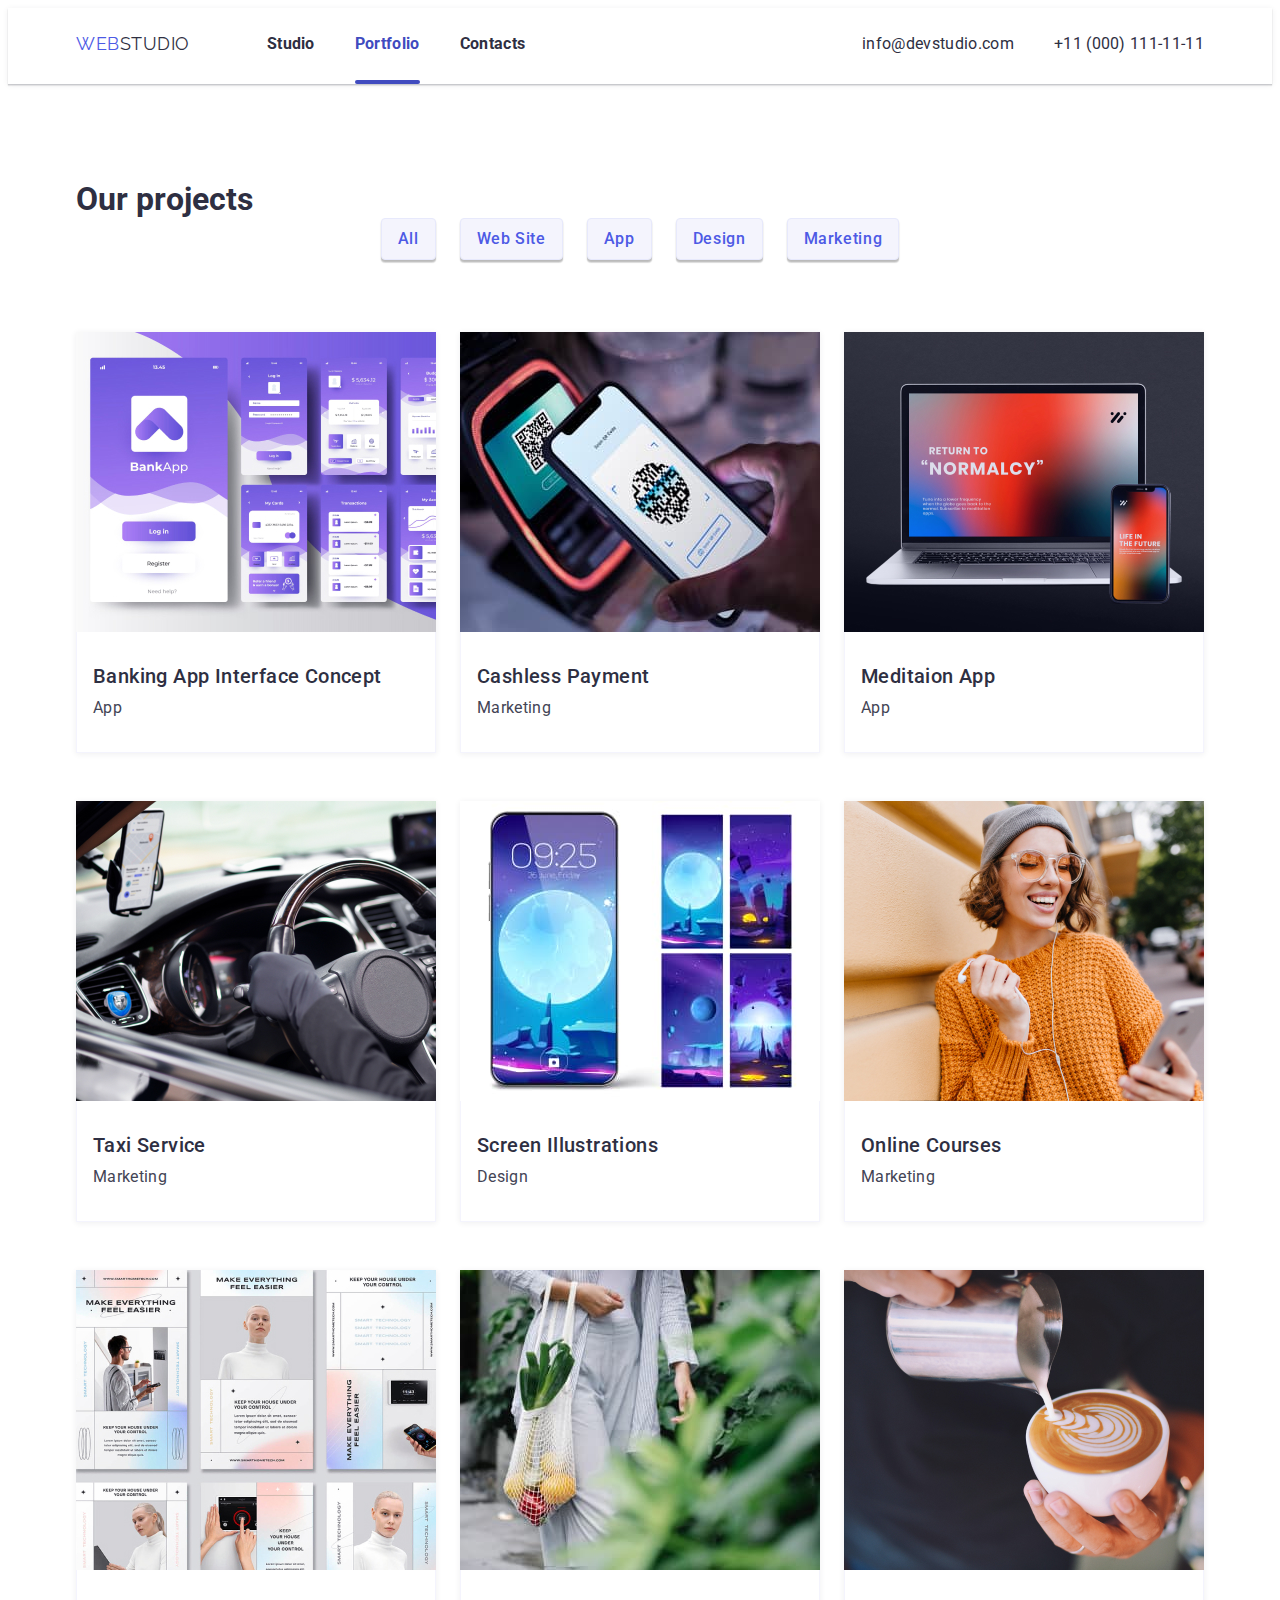
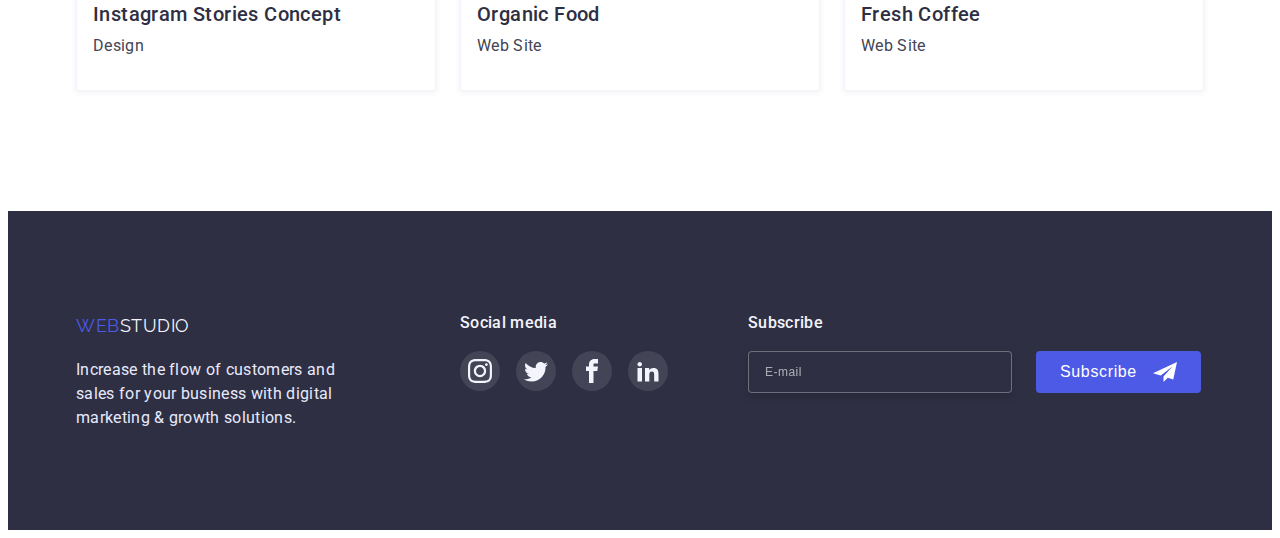
==== portfolio.html @ 3cda3d05 "Input forms creation" ====
<!DOCTYPE html>
<html lang="en">
  
  <head>
    <meta charset="UTF-8">
    <meta http-equiv="X-UA-Compatible" content="IE=edge">
    <meta name="viewport" content="width=device-width, initial-scale=1.0">
    <!--Підлючаємо шрифти-->
    <link 
      rel="preconnect" 
      href="https://fonts.googleapis.com"
    >
    <link 
      rel="preconnect" 
      href="https://fonts.gstatic.com" 
      crossorigin
    >
    <link
      href="https://fonts.googleapis.com/css2?family=Raleway:wght@800&family=Roboto:wght@400;500;700&display=swap" 
      rel="stylesheet"
    >
    <!--Підключаємо nirmolize-->
    <link
      rel="stylesheet"
      href="https://cdnjs.cloudflare.com/ajax/libs/modern-normalize/1.1.0/modern-normalize.min.css"
      integrity="sha512-wpPYUAdjBVSE4KJnH1VR1HeZfpl1ub8YT/NKx4PuQ5NmX2tKuGu6U/JRp5y+Y8XG2tV+wKQpNHVUX03MfMFn9Q=="
      crossorigin="anonymous"
      referrerpolicy="no-referrer"
    >
    <title>Studio</title>
    <link rel="stylesheet" href="./css/style.css">   <!--Підключаємо наші стилі-->
  </head>

  <body>
    <!--section: Header-->
    <!--Header-->
    <header class="header">
      <div class="container">

        <!--Navigation topline-->
        <nav class="navigation">
          <!--Logo-->
          <a class="logo-word-header link" href="./index.html"
            ><span class="logo-word-web">WEB</span
            ><span class="word-studio">STUDIO</span></a
          >
          <ul class="nav-menu-list list">

            <li class="nav-menu-item">
              <a class="nav-menu-link link" href="./index.html">Studio</a>
            </li>

            <li class="nav-menu-item">
              <a class="nav-menu-link link current" href="./portfolio.html">Portfolio</a>
            </li>

            <li class="nav-menu-item">
              <a class="nav-menu-link link" href="">Contacts</a>
            </li>

          </ul>
        </nav>

        <!--E-mail and Phone number-->
        <ul class="contacts-list list">
          <li><a class="contacts-link link" href="mailto:info@devstudio.com">info@devstudio.com</a></li>
          <li><a class="contacts-link link" href="tel:+11(000)111-11-11">+11 (000) 111-11-11</a></li>
        </ul>

      </div>
    </header>

    <!--Main content-->
    <main>
      <section class="portfolio-section">
        <div class="container">
          
          <!--Hidden title-->
          <h1 class="hidden-title">Our projects</h1>              
          
          <!--List of buttons-->
          <ul class="portfolio-buttons-list list">                
            <li>
              <button class="portfolio-buttons-item pointer" type="button">All</button>
            </li>
            <li>
              <button class="portfolio-buttons-item pointer" type="button">Web Site</button>
            </li>
            <li>
              <button class="portfolio-buttons-item pointer" type="button">App</button>
            </li>
            <li>
              <button class="portfolio-buttons-item pointer" type="button">Design</button>
            </li>
            <li>
              <button class="portfolio-buttons-item pointer" type="button">Marketing</button>
            </li>
          </ul>

          <!--Project cards-->
          <ul class="project-cards-list list">
            <li class="project-card">
              <a class="project-card-link link" href="">
                <div class="project-card-images">
                  <img class="img project-card-img"
                    src="./images/our-project/picture-of-banking-application.jpg"
                    alt="Picture of banking online application."
                    width="360"
                    height="300"
                  >
                  <p class="overlay">
                    14 Stylish and User-Friendly App Design Concepts 
                    · Task Manager App 
                    · Calorie Tracker App 
                    · Exotic Fruit Ecommerce App 
                    · Cloud Storage App
                  </p>
                </div>
                <div class="project-card-content">
                  <h2 class="project-card-caption">
                    Banking App Interface Concept
                  </h2>
                  <p class="project-card-type">App</p>
                </div>
              </a>
            </li>
            <li class="project-card">
              <a class="project-card-link link" href="">
                <div class="project-card-images">
                  <img class="img"
                    src="./images/our-project/cellphones-with-qr-code-on-the-screens.jpg"
                    alt="Cellphones with QR-code on the screens"
                    width="360"
                    height="300"
                  >
                  <p class="overlay">
                    14 Stylish and User-Friendly App Design Concepts 
                    · Task Manager App 
                    · Calorie Tracker App 
                    · Exotic Fruit Ecommerce App 
                    · Cloud Storage App
                  </p>
                </div>
                <div class="project-card-content">
                  <h2 class="project-card-caption">Cashless Payment</h2>
                  <p class="project-card-type">Marketing</p>
                </div>
              </a>
            </li>
            <li class="project-card">
              <a class="project-card-link link" href="">
                <div class="project-card-images">
                  <img class="img"
                    src="./images/our-project/labtop-and-cellphone.jpg"
                    alt="The picture of labtop screen with a header 'RETURN TO NORMALCY' and the picture of cellphone with a header 'LIFE IN THE FUTURE' on the screen."
                    width="360"
                    height="300"
                  >
                  <p class="overlay">
                    14 Stylish and User-Friendly App Design Concepts 
                    · Task Manager App 
                    · Calorie Tracker App 
                    · Exotic Fruit Ecommerce App 
                    · Cloud Storage App
                  </p>
                </div>
                <div class="project-card-content">
                  <h2 class="project-card-caption">Meditaion App</h2>
                  <p class="project-card-type">App</p>
                </div>
              </a>
            </li>
            <li class="project-card">
              <a class="project-card-link link" href="">
                <div class="project-card-images">
                  <img class="img"
                    src="./images/our-project/cellphone-on-the-windshield.jpg"
                    alt="The picture of car front panel with wheel and cellphone on the windshield."
                    width="360"
                    height="300"
                  >
                  <p class="overlay">
                    14 Stylish and User-Friendly App Design Concepts 
                    · Task Manager App 
                    · Calorie Tracker App 
                    · Exotic Fruit Ecommerce App 
                    · Cloud Storage App
                  </p>
                </div>
                <div class="project-card-content">
                  <h2 class="project-card-caption">Taxi Service</h2>
                  <p class="project-card-type">Marketing</p>
                </div>
              </a>
            </li>
            <li class="project-card">
              <a class="project-card-link link" href="">
                <div class="project-card-images">
                  <img class="img"  
                    src="./images/our-project/lively-wallpaper(moon).jpg"
                    alt="Lively wallpaper of another planet and big moon on a cellphone screen."
                    width="360"
                    height="300"
                  >
                  <p class="overlay">
                    14 Stylish and User-Friendly App Design Concepts 
                    · Task Manager App 
                    · Calorie Tracker App 
                    · Exotic Fruit Ecommerce App 
                    · Cloud Storage App
                  </p>
                </div>
                <div class="project-card-content">
                  <h2 class="project-card-caption">Screen Illustrations</h2>
                  <p class="project-card-type">Design</p>
                </div>
              </a>
            </li>
            <li class="project-card">
              <a class="project-card-link link" href="">
                <div class="project-card-images">
                  <img class="img"
                    src="./images/our-project/girl-with-cellphone-and-earphones.jpg"
                    alt="Picture of smiling girl with cellphone and earphones."
                    width="360"
                    height="300"
                  >
                  <p class="overlay">
                    14 Stylish and User-Friendly App Design Concepts 
                    · Task Manager App 
                    · Calorie Tracker App 
                    · Exotic Fruit Ecommerce App 
                    · Cloud Storage App
                  </p>
                </div>
                <div class="project-card-content">
                  <h2 class="project-card-caption">Online Courses</h2>
                  <p class="project-card-type">Marketing</p>
                </div>
              </a>
            </li>
            <li class="project-card">
              <a class="project-card-link link" href="">
                <div class="project-card-images">
                  <img class="img"
                    src="./images/our-project/smarthometech-stories-page.jpg"
                    alt="Smarthometech company page providing a smart technologies of home control."
                    width="360"
                    height="300"
                  >
                  <p class="overlay">
                    14 Stylish and User-Friendly App Design Concepts 
                    · Task Manager App 
                    · Calorie Tracker App 
                    · Exotic Fruit Ecommerce App 
                    · Cloud Storage App
                  </p>
                </div>
                <div class="project-card-content">
                  <h2 class="project-card-caption">
                    Instagram Stories Concept
                  </h2>
                  <p class="project-card-type">Design</p>
                </div>
              </a>
            </li>
            <li class="project-card">
              <a class="project-card-link link" href="">
                <div class="project-card-images">
                  <img class="img"
                    src="./images/our-project/woman-with-a-bag-of-fruits.jpg"
                    alt="Picture of Woman with a-bag of fruits."
                    width="360"
                    height="300"
                  >
                  <p class="overlay">
                    14 Stylish and User-Friendly App Design Concepts 
                    · Task Manager App 
                    · Calorie Tracker App 
                    · Exotic Fruit Ecommerce App 
                    · Cloud Storage App
                  </p>
                </div>
                <div class="project-card-content">
                  <h2 class="project-card-caption">Organic Food</h2>
                  <p class="project-card-type">Web Site</p>
                </div>
              </a>
            </li>
            <li class="project-card">
              <a class="project-card-link link" href="">
                <div class="project-card-images">
                  <img class="img"
                    src="./images/our-project/cup-of-latte.jpg"
                    alt="Pouring frothed milk into a cup of latte."
                    width="360"
                    height="300"
                  >
                  <p class="overlay">
                    14 Stylish and User-Friendly App Design Concepts 
                    · Task Manager App 
                    · Calorie Tracker App 
                    · Exotic Fruit Ecommerce App 
                    · Cloud Storage App
                  </p>
                </div>
                <div class="project-card-content">
                  <h2 class="project-card-caption">Fresh Coffee</h2>
                  <p class="project-card-type">Web Site</p>
                </div>
              </a>
            </li>
          </ul>

        </div>
      </section>
    </main>


    <!--Footer-->
    <footer class="footer">
      <div class="container">

        <div class="logo-and-slogan">
          <!--Logo link and Slogan-->
          <a class="logo-word-footer link" href="./index.html"><span class="logo-word-web">WEB</span>STUDIO</a>
          <p class="slogan">
            Increase the flow of customers and sales for your business with
            digital marketing & growth solutions.
          </p>
        </div>

        <div class="social-media">
          <p class="social-media-footer-title">Social media</p>
          <ul class="social-media-footer-list list">

            <li class="social-media--footer-item">
              <a href="#" class="social-media-footer-item-link link">
                <svg class="footer-icon-svg">
                  <use href="./images/sprite.svg#icon-instagram"></use>
                </svg>
              </a>
            </li>

            <li class="social-media--footer-item">
              <a href="#" class="social-media-footer-item-link link">
                <svg class="footer-icon-svg">
                  <use href="./images/sprite.svg#icon-twitter"></use>
                </svg>
              </a>
            </li>

            <li class="social-media--footer-item">
              <a href="#" class="social-media-footer-item-link link">
                <svg class="footer-icon-svg">
                  <use href="./images/sprite.svg#icon-facebook"></use>
                </svg>
              </a>
            </li>

            <li class="social-media--footer-item">
              <a href="#" class="social-media-footer-item-link link">
                <svg class="footer-icon-svg">
                  <use href="./images/sprite.svg#icon-linkedin"></use>
                </svg>
            </a>
            </li>
          </ul>
        </div>

        <form class="subscribe">
          <label for="email" class="footer-email-label">
            <span class="footer-email-label-caption">Subscribe</span>
          </label>
          <div class="subscribe-buttons-block">
            <input 
              class ="footer-email-input"
              type="email"
              name="email"
              id="email"
              placeholder="E-mail"
              pattern="[a-A][z-Z][0-9]@[a-A][z-Z][0-9]"
              title="example@mail.com"
              minlength="5"
              maxlength="40"
              required
            >
            <button class="subscribe-button" type="submit">Subscribe</button>
          </div>
        </form>

      </div>
    </footer>

  </body>

</html>
---- css/style.css ----
*,
*::before,
*::after {
  box-sizing: border-box; /*Задаємо для всіх елементів формулу розрахунку розмірів як border-box */
} 

/*Глобальні змінні*/
:root {
  --iris : #4d5ae5;
  --ocean : #404BBF;
  --navy-blue : #2E2F42;
  --navy-blue-modal:rgba(46, 47, 66, 0.4);
  --slate : #434455;
  --light-slate : #8E8F99; 
  --cornflower : #E7E9FC; 
  --cloud : #F4F4FD;
  --herotext-color: #ffff;
  --navy-blue-trans : RGB(46,47,66, 0.7);
  --black-transp: rgba(255, 255, 255, 0.1);
  --green : #31D0AA;
  --transition: 250ms cubic-bezier(0.4, 0, 0.2, 1) 0ms;
}
body {
  font-family: "Roboto", sans-serif;
  color: var(--navy-blue);
  background-color: #ffff;
}
.list{
  list-style: none;               /* стиль усіх списків без маркерів */
  padding: 0;                     /* скидаємо всі падінги та маржини для списків за замовченням */
  margin: 0;                      /* скидаємо всі падінги та маржини для списків за замовченням*/
}
.link{
  text-decoration: none;          /* стиль для всіх посилань на макети : без підкреслення*/
}
.pointer{
  font-family: inherit;
  cursor: pointer;
}
h1, h2, h3, h4, p {
  margin: 0;                      /* скидаємо всі маржини за замовченням для заголовків та параграфу*/
}
.img{
  display: block;
  max-width: 100%;
}
.visualy-hidden{ 
  width: 1px;
  height: 1px;
  margin: -1px;
  border: 0;
  padding: 0;
  white-space: nowrap;
  clip-path: inset(100%);
  clip: rect(0 0 0 0);
  overflow: hidden;
}

/*------------Styles: Studio page-----------------*/

.container{
  width: 1158px;                     /* на макеті уявний контейнер для усього контенту: загальна ширина 1440 - 156*2(бокові відступи) +15*2(педінги для краю) = 1158 px*/
  padding: 0 15px;                   /* залишаємо падінги зліва і зправа контейнера*/
  margin-left: auto;                 /* центруємо контейнер по горизонталі*/
  margin-right: auto; 
}

/*---Styles: Header */
.header .container{
  display: flex;                     /* зробили додатковий клас хедеру, щоб дати йому властивість flex для вирівнювання верхнього меню в один рядок*/
  justify-content: space-between;
} 
.header {
  background: #FFFFFF;
  box-shadow: 0px 2px 1px rgba(46, 47, 66, 0.08), 0px 1px 1px rgba(46, 47, 66, 0.16), 0px 1px 6px rgba(46, 47, 66, 0.08);
}
.logo-word-header {
  padding-top: 24px;
  padding-bottom: 28px;
  margin-right: 77px;

  font-family: "Raleway", sans-serif;
  font-size: 18px;
  line-height: 1.33;
  letter-spacing: 0.03em;
  text-transform: uppercase;

  color: inherit;
}
    /* Styles: Header->Navigation string */
.navigation{
 display: flex;
 align-items: center;
}
.nav-menu-list {
  display: flex;
  gap: 40px;
}
.nav-menu-link {
  position: relative;
  display: block;
  padding-top: 24px;
  padding-bottom: 28px; 

  font-weight: 700;
  font-size: 16px;
  line-height: 1.5;
  letter-spacing: 0.02em;

  color: inherit;
  
  transition: color var(--transition);
}
.current{
  color: var(--ocean);
}
.current::after{
  position: absolute;
  bottom: 0px;
  display: block;
  height: 4px;
  width: 100%;
  content: "";

  background-color: var(--ocean);
  border-radius: 2px;
}

    /* Styles: Header->Contacts */
.contacts-list {
  display:flex;
  gap: 40px;
}
.contacts-link {
  display: flex;
  padding-top: 24px;
  padding-bottom: 28px;
  justify-content: center;
  align-items: center;
  
  font-size: 16px;
  line-height: 1.5;
  letter-spacing: 0.02em;

  color: inherit;

  /*  Задаємо значення переходу  */
  transition: color var(--transition);
}
.contacts-link:hover {
  color: var(--ocean);
}
.contacts-link:focus {
  color: var(--ocean);
}

/*---Styles: Main Content -> section "Hero" */
.hero-section {
  background-color: var(--navy-blue); 
  max-width: 1440px;
  background-image: 
    linear-gradient(to right, var(--navy-blue-trans), var(--navy-blue-trans)),
    url("../images/hero/working-people-in-the-office-with-labtops-on-the-table.jpg");
  background-repeat: no-repeat;
  background-position: center;
  background-size:cover;
  margin: 0 auto;
}
.hero-section .container{
  padding-top: 192px;
  padding-bottom: 192px;
}
.hero-title {
  font-weight: 500;
  font-size: 56px;
  line-height: 1.07;
  letter-spacing: 0.02em;
  color: var(--herotext-color);
  width: 492px;
  margin: 0px auto 48px auto;
  text-align: center;
}
.hero-button {
  display: block;
  padding: 16px 32px;
  margin: 0 auto; 

  font-weight: 500;
  font-size: 16px;
  letter-spacing: 0.04em;

  border: none;
  box-shadow: 0px 4px 4px rgba(0, 0, 0, 0.15);
  border-radius: 4px;
  background: var(--iris);
  color: var(--herotext-color);

  /*  Задаємо значення переходу  */
  transition: background-color var(--transition), box-shadow var(--transition);
}
.hero-button:hover {
  background-color: var(--ocean);
  box-shadow: 0px 1px 6px rgba(46, 47, 66, 0.08), 0px 1px 1px rgba(46, 47, 66, 0.16), 0px 2px 1px rgba(46, 47, 66, 0.08);
}
.hero-button:focus{
  background-color: var(--ocean);
  box-shadow: 0px 4px 4px rgba(0, 0, 0, 0.15);
}
.hero-button:active{
  background-color: var(--ocean);
  box-shadow: 0px 4px 4px rgba(0, 0, 0, 0.15);
}

/*---Styles: Main Content -> section "Features" */
.features-section {
  padding-top: 120px;
  padding-bottom: 120px;
}
.features-list{
  display: flex;
  gap: 24px;  
}
.features-list-item{
  width: 264px;
}
.features-list-item::before{
  height: 109px;
  content: "";
  margin-bottom: 8px;
  display: block;

  background-repeat: no-repeat;
  background-position: center;
  border-radius: 4px;
}
.icon-antena::before{
  background-image: 
    url(../images/features/antenna.svg),
    linear-gradient(to right, var(--cloud), var(--cloud));
} 
.icon-clock::before{
  background-image: 
    url(../images/features/clock.svg),
    linear-gradient(to right, var(--cloud), var(--cloud));
}
.icon-diagram::before{
  background-image: 
    url(../images/features/diagram.svg),
    linear-gradient(to right, var(--cloud), var(--cloud));
} 
.icon-astronaut::before{
  background-image: 
    url(../images/features/astronaut.svg),
    linear-gradient(to right, var(--cloud), var(--cloud));
} 
.features-item-title {
  margin-bottom: 8px;

  font-size: 20px;
  line-height: 1.2;
  letter-spacing: 0.02em;
}
.features-item-text {
  font-size: 16px;
  line-height: 1.5;
  letter-spacing: 0.02em;
  color : var(--slate);
}

/*---Styles: Main Content -> section "What we are doing" */
.whatwearedoing-section{
  margin-bottom: 120px;
}
.whatwearedoing-title {
  margin-bottom: 72px;
  text-align: center;

  font-size: 36px;
  line-height: 1.11;
  letter-spacing: 0.02em;
  text-transform: capitalize;
}
.whatwearedoing-list{
  display: flex;
  gap: 24px;
}

/*---Styles: Main Content -> section "Our team" */
.ourteam-section {
  padding-top: 120px;
  padding-bottom: 120px;
  margin-bottom: 120px;

  background-color: var(--cloud);
}
.ourteam-title {
  margin-bottom: 72px;
  text-align: center;

  font-size: 36px;
  line-height: 1.11;
  letter-spacing: 0.02em;
  text-transform: capitalize;
}
.ourteam-list {
  display: flex;
  gap: 24px;
}
.ourteam-card {
  text-align: center;

  background: var(--herotext-color);
  box-shadow: 0px 1px 6px rgba(46, 47, 66, 0.08),
    0px 1px 1px rgba(46, 47, 66, 0.16), 0px 2px 1px rgba(46, 47, 66, 0.08);
  border-radius: 0px 0px 4px 4px;
}
.ourteam-card-content{
  padding: 32px 16px 32px 16px;
}
.ourteam-card-photo{
  display: block;                  /* вказуємо block, щоб прибрати зайву лінію під фото */
}
.ourteam-card-name {
  margin-bottom: 8px;

  font-weight: 500;                /* На макеті стоїть 600, якого немає в googlefonts. Поставлю не 700, а 500 тому що не так сильно буде виділятися*/
  font-size: 20px;
  line-height: 1.2;
  letter-spacing: 0.02em;
} 
.ourteam-card-position {
  margin-bottom: 8px;

  font-size: 16px;
  line-height: 1.5;
  letter-spacing: 0.02em;
  
  color: var(--slate);
}
.traling-icons-list{
  display: flex;
  padding: 4px 0px;
  justify-content: space-between;
}
.traling-icons-item{
  width: 40px;
  height: 40px;
}
.traling-icons-item-link{
  display: flex;
  justify-content: center;
  align-items: center;
  width: 100%;
  height: 100%;
  
  background-color: var(--iris);
  border-radius: 50%;

  /*  Задаємо значення переходу  */
  transition: background-color var(--transition);
 }
.traling-icons-item-link:hover{
  background-color: var(--ocean);
}
.traling-icons-item-link:focus{
  background-color: var(--ocean);
}
.social-list-icon{
  width: 16px;
  height: 16px;
  fill: var(--cloud);
}

/*---Styles: Main Content -> section "Customers" */
.customers-section{
  margin-bottom: 120px;
}
.customers-list{
  display: flex;
  gap: 24px;
}
.customers-title {
  text-align: center;
  margin-bottom: 72px;

  font-size: 36px;
  line-height: 1.17;
  letter-spacing: 0.03em;
}
.customers-list-item{
  width: 168px;
  height: 88px;
}
.customers-list-item-link{
  display: flex; 
  width: 100%;
  height: 100%; 
  border: 1px solid var(--light-slate);
  border-radius: 4px;

  /*  Задаємо значення переходу  */
  transition: border-color var(--transition);
}
.customers-list-item-link:hover{
  border-color: var(--ocean);
}
.customers-list-item-link:focus{
  border-color: var(--ocean);
}
.customer-logo-svg{
    /*  Задаємо значення переходу  */
    transition: fill var(--transition), stroke var(--transition);
}
.customers-list-item-link:hover .customer-logo-svg{
  fill: var(--ocean);
  stroke: var(--ocean);
}
.customers-list-item-link:focus .customer-logo-svg{
  fill: var(--ocean);
  stroke: var(--ocean);
}
.customer-logo-svg{
  fill: var(--light-slate);
  stroke: var(--light-slate);
}

/*---Styles: Footer */
.footer {
  padding-top: 100px;
  padding-bottom: 100px;
  background-color: var(--navy-blue);
}
.footer .container{
  display: flex;
}
.logo-and-slogan{
  width: 264px;
}
.logo-word-footer {
  display: block;
  margin-bottom: 16px;

  font-family: "Raleway", sans-serif;
  font-size: 18px;
  line-height: 1.7;
  letter-spacing: 0.03em;
  text-transform: uppercase;

  color: var(--cloud);
}
.logo-word-web {
  color: var(--iris);
}
.slogan {
  font-size: 16px;
  line-height: 1.5;
  letter-spacing: 0.02em;

  color:var(--cornflower);
}
.social-media{
  display: block;
  margin-left: 120px;
  width: 208px;
}
.social-media-footer-title{
  margin-bottom: 16px;

  font-weight: 500;
  font-size: 16px;
  line-height: 1.5;
  letter-spacing: 0.02em;

  color: var(--cloud);
}
.social-media-footer-list{
  display: flex;
  justify-content: space-between;
}
.social-media--footer-item{
  width: 40px;
  height: 40px;
}
.social-media-footer-item-link{
  display: flex;
  justify-content: center;
  align-items: center;
  width: 100%;
  height: 100%;
  
  background: var(--black-transp);
  border-radius: 50%;

  /*  Задаємо значення переходу  */
  transition: background-color var(--transition);
}
.social-media-footer-item-link:hover{
  background-color: var(--green);
}
.social-media-footer-item-link:focus{
  background-color: var(--green);
}
.subscribe{
  margin-left: 80px;
} 
.footer-email-label-caption{
  display: block;
  margin-bottom: 16px;

  font-weight: 500;
  font-size: 16px;
  line-height: 1.5;
  letter-spacing: 0.02em;

  color: var(--cloud);
}
.subscribe-buttons-block{
display: flex;
}
.footer-email-input{
  padding: 8px 16px;
  width: 264px;

  font-size: 12px; 
  line-height: 2.0;
  letter-spacing: 0.04em;

  color: var(--herotext-color);
  background-color: var(--navy-blue);
  border: 1px solid rgba(255, 255, 255, 0.3);
  filter: drop-shadow(0px 4px 4px rgba(0, 0, 0, 0.15));
  border-radius: 4px;

  transition: border var(--transition);
}
.footer-email-input:focus{
  outline: none;
  border: 1px solid var(--iris);
}
.footer-email-input::placeholder{
  color:rgba(255, 255, 255, 0.6);
}
.subscribe-button{
  display: flex;
  margin-left: 24px;
  padding: 8px 24px;
  gap: 16px;
  align-items: center;
  
  font-weight: 500;
  font-size: 16px;
  line-height: 1.5;
  letter-spacing: 0.04em;

  color: var(--herotext-color);
  background-color: var(--iris);
  border-radius: 4px;
  border: none;

  transition: background-color var(--transition), box-shadow var(--transition) ;
}
.subscribe-button::after{
  background-image: url(../images/footer/icon-send.svg);
  background-repeat: no-repeat;
  width: 24px;
  height: 20px;
  content: "";
}
.subscribe-button:hover,
.subscribe-button:focus
{
  background-color: var(--ocean);
  box-shadow: 0px 1px 6px rgba(46, 47, 66, 0.08), 0px 1px 1px rgba(46, 47, 66, 0.16), 0px 2px 1px rgba(46, 47, 66, 0.08);
}

/*---Styles: Modal window */

.backdrop{
  position: fixed;
  top: 0;
  left: 0;
  width: 100%;
  height: 100%;
  background-color: var(--navy-blue-modal);
  z-index: 100;
  transition: opacity var(--transition), visibility var(--transition);
}
.backdrop.is-hidden{
  opacity: 0;
  visibility: hidden;
  pointer-events: none;
}
.modal{
  position: absolute;
  top: 50%;
  left: 50%;
  width: 408px;
  padding-top: 72px;
  padding-left: 24px;
  padding-right: 24px;
  padding-bottom: 24px;
  background-color: var(--herotext-color);
  filter: drop-shadow(0px 1px 2px rgba(0, 0, 0, 0.2)) drop-shadow(0px 1px 3px rgba(0, 0, 0, 0.12)) drop-shadow(0px 1px 1px rgba(0, 0, 0, 0.14));
  transform: translate(-50%, -50%);
}
.modal-btn{
  position: absolute;
  top: 10px;
  right: 10px;
  padding: 0;
  width: 24px;
  height: 24px;

  display: flex;
  justify-content: center;
  align-items: center;

  background: var(--cornflower);
  border: 1px solid rgba(0, 0, 0, 0.1);
  border-radius: 50%;

  transition: background-color var(--transition);
}
.modal-btn:hover{
  background-color: var(--ocean);
}
.modal-btn:focus{
  background-color: var(--ocean);
}
.modal-btn:hover .close-icon{
  fill: var(--herotext-color);
}
.modal-btn:focus .close-icon{
  fill: var(--herotext-color);
}
.close-icon{
  width: 8px;
  height: 8px;

  transition: fill var(--transition);
}

.modal-form{
  display: flex;
  flex-direction: column
}
.modal-form-title{
  margin-bottom: 16px;

  font-weight: 600;
  font-size: 16px;
  line-height: 1.5;
  text-align: center;
  letter-spacing: 0.02em;

  color: var(--navy-blue);
}
.modal-form-label{
  margin-bottom: 8px;
}
.label-caption{
  display: block;
  margin-bottom: 4px;

  font-size: 12px;
  line-height: 1.333;
  letter-spacing: 0.04em;

  color: var(--light-slate);
}
.input{
  width: 100%;
  padding-left: 38px;
  padding-right: 16px;
  padding-top: 11px;
  padding-bottom: 11px;

  font-size: 12px;
  line-height: 1.33;
  letter-spacing: 0.04em;

  border: 1px solid #21212133;
  border-radius: 4px;

  transition: border var(--transition);
}
.input:focus{
  outline: none;
  border: 1px solid var(--iris);
}
.input:focus+ .input-icon{
  fill: var(--iris)
}
.input-and-icon-spanblock{
  position: relative;
  display: block;
}
.input-icon{
  position: absolute;
  top: 50%;
  left: 16px;
  transform: translate(0, -50%);
  transition: fill var(--transition);
}
.name-icon{
  width: 18px;
  height: 18px;
}
.phone-icon{
  width: 18px;
  height: 24px;
}
.email-icon{
  width: 18px;
  height: 24px;
}
.comment-label{
  margin-bottom: 16px;
}
.comment-textarea{
  padding-left: 16px;
  height: 120px;
  resize: none;
}
.comment-textarea::placeholder{
  color: rgba(117, 117, 117, 0.5);
}
.user-policy-label{
  margin-bottom: 24px;

  font-size: 12px;
  line-height: 1.33;
  letter-spacing: 0.04em;

  color: #757575;
  border-radius: 4px;
}
.user-policy-label::before{
  display: block;
  width: 16px;
  height: 16px;
  margin-right: 8px;

  border: 1.25px solid var(--navy-blue);
  border-radius: 2px;
  cursor: pointer;

  content: "";
  transition: border var(--transition), background-color var(--transition), background-image var(--transition);
}
.user-policy-checkbox:checked+ .user-policy-label::before{
  background-image: url(../images/modal-window/checked.svg);
  background-repeat: no-repeat;
  background-color: var(--ocean);
  background-position: center;
  border: none;
}
.user-policy-checkbox:focus+ .user-policy-label::before{
  border: 1.25px solid var(--iris);
}
.user-policy-label{
  display: flex;
}
.submit-button{
  display: flex;
  width: 169px;
  height: 56px;
  padding: 16px 32px;
  align-self: center;
  justify-content: center;
  align-items: center;

  background-color: var(--iris);
  color: var(--herotext-color);
  box-shadow: 0px 4px 4px rgba(0, 0, 0, 0.15);
  border: none;
  border-radius: 4px;

  transition: background-color var(--transition), box-shadow var(--transition);
}
.submit-button:hover {
  background-color: var(--ocean);
  box-shadow: 0px 1px 6px rgba(46, 47, 66, 0.08), 0px 1px 1px rgba(46, 47, 66, 0.16), 0px 2px 1px rgba(46, 47, 66, 0.08);
}
.submit-button:focus{
  background-color: var(--ocean);
  box-shadow: 0px 4px 4px rgba(0, 0, 0, 0.15);
}

/*------------Styles: Portfolio page-----------------*/

.portfolio-section{
  padding-top: 96px;
  padding-bottom: 120px;
}

/*---Styles: Portfolio page -> Main Content -> list of buttons */
.portfolio-buttons-list{
  margin-bottom: 72px;
  display: flex;
  justify-content: center;
  gap: 24px;
}
.portfolio-buttons-item{
  padding: 8px 16px;

  font-weight: 500;
  font-size: 16px;
  line-height: 1.5;
  letter-spacing: 0.04em;

  background: var(--cloud);
  color : var(--iris);
  border: 1px solid var(--cornflower);
  border-radius: 4px;
  box-shadow: 0px 3px 1px rgba(0, 0, 0, 0.1), 0px 2px 1px rgba(0, 0, 0, 0.08), 0px 2px 2px rgba(0, 0, 0, 0.12);

  /*  Задаємо значення переходу  */
  transition: border var(--transition), border-color var(--transition), background-color var(--transition), color var(--transition), box-shadow var(--transition), border-radius var(--transition);
}
.portfolio-buttons-item:hover {
  border-color: var(--iris);
  background-color: var(--iris);
  color: #ffff;
  box-shadow: 0px 4px 4px rgba(0, 0, 0, 0.15);
} 
.portfolio-buttons-item:focus {
  border-color: var(--iris);
  background-color: var(--iris);
  color: #ffff;
  box-shadow: 0px 4px 4px rgba(0, 0, 0, 0.15);
}  
.portfolio-buttons-item:active {
  background-color: var(--ocean);
  box-shadow: 0px 4px 4px rgba(0, 0, 0, 0.15);
  border-radius: 4px;
}  
.footer-icon-svg{
  width: 24px;
  height: 24px;
  fill: var(--cloud);
}


/*---Styles: Portfolio page -> Main Content -> project cards */
.project-cards-list{
  display: flex;
  flex-wrap: wrap;
  column-gap: 24px;
  row-gap: 48px; 
} 
.project-card{
  flex-basis: calc((100% - 48px) / 3); 
  background: var(--herotext-color);
  box-shadow: 0px 1px 6px rgba(46, 47, 66, 0.08);
}
.project-card-images{
  position: relative;
  overflow: hidden;
}
.project-card-link{
  display: block;
  color: var(--navy-blue);
  
  transition: box-shadow var(--transition);    
}
.overlay{
  position: absolute;
  top: 0;
  width: 100%;
  height: 100%;
  padding: 40px 32px;
  overflow: auto;
  transform: translate(0, 100%);

  font-size: 16px;
  line-height: 1.5;
  letter-spacing: 0.02em;

  color: var(--cloud);
  background-color: var(--iris);

  transition: transform var(--transition);    
}
.project-card-link:hover{
  box-shadow: 0px 1px 6px rgba(46, 47, 66, 0.08), 0px 1px 1px rgba(46, 47, 66, 0.16), 0px 2px 1px rgba(46, 47, 66, 0.08);
}
.project-card-link:focus{
  box-shadow: 0px 1px 6px rgba(46, 47, 66, 0.08), 0px 1px 1px rgba(46, 47, 66, 0.16), 0px 2px 1px rgba(46, 47, 66, 0.08);
}
.project-card-link:hover .overlay{
  transform: translate(0, 0);
}
.project-card-link:focus .overlay{
  transform: translate(0, 0);
}
.project-card-content{
  padding: 32px 16px; 
  border-left: 0.5px solid var(--cloud);
  border-right: 0.5px solid var(--cloud);
  border-bottom: 0.5px solid var(--cloud);
}
.project-card-caption{
  margin-bottom: 8px;

  font-weight: 500;
  font-size: 20px;
  line-height: 1.2;
  letter-spacing: 0.02em;
}
.project-card-type{
  font-size: 16px;
  line-height: 1.5;
  letter-spacing: 0.02em;

  color: var(--slate);
}
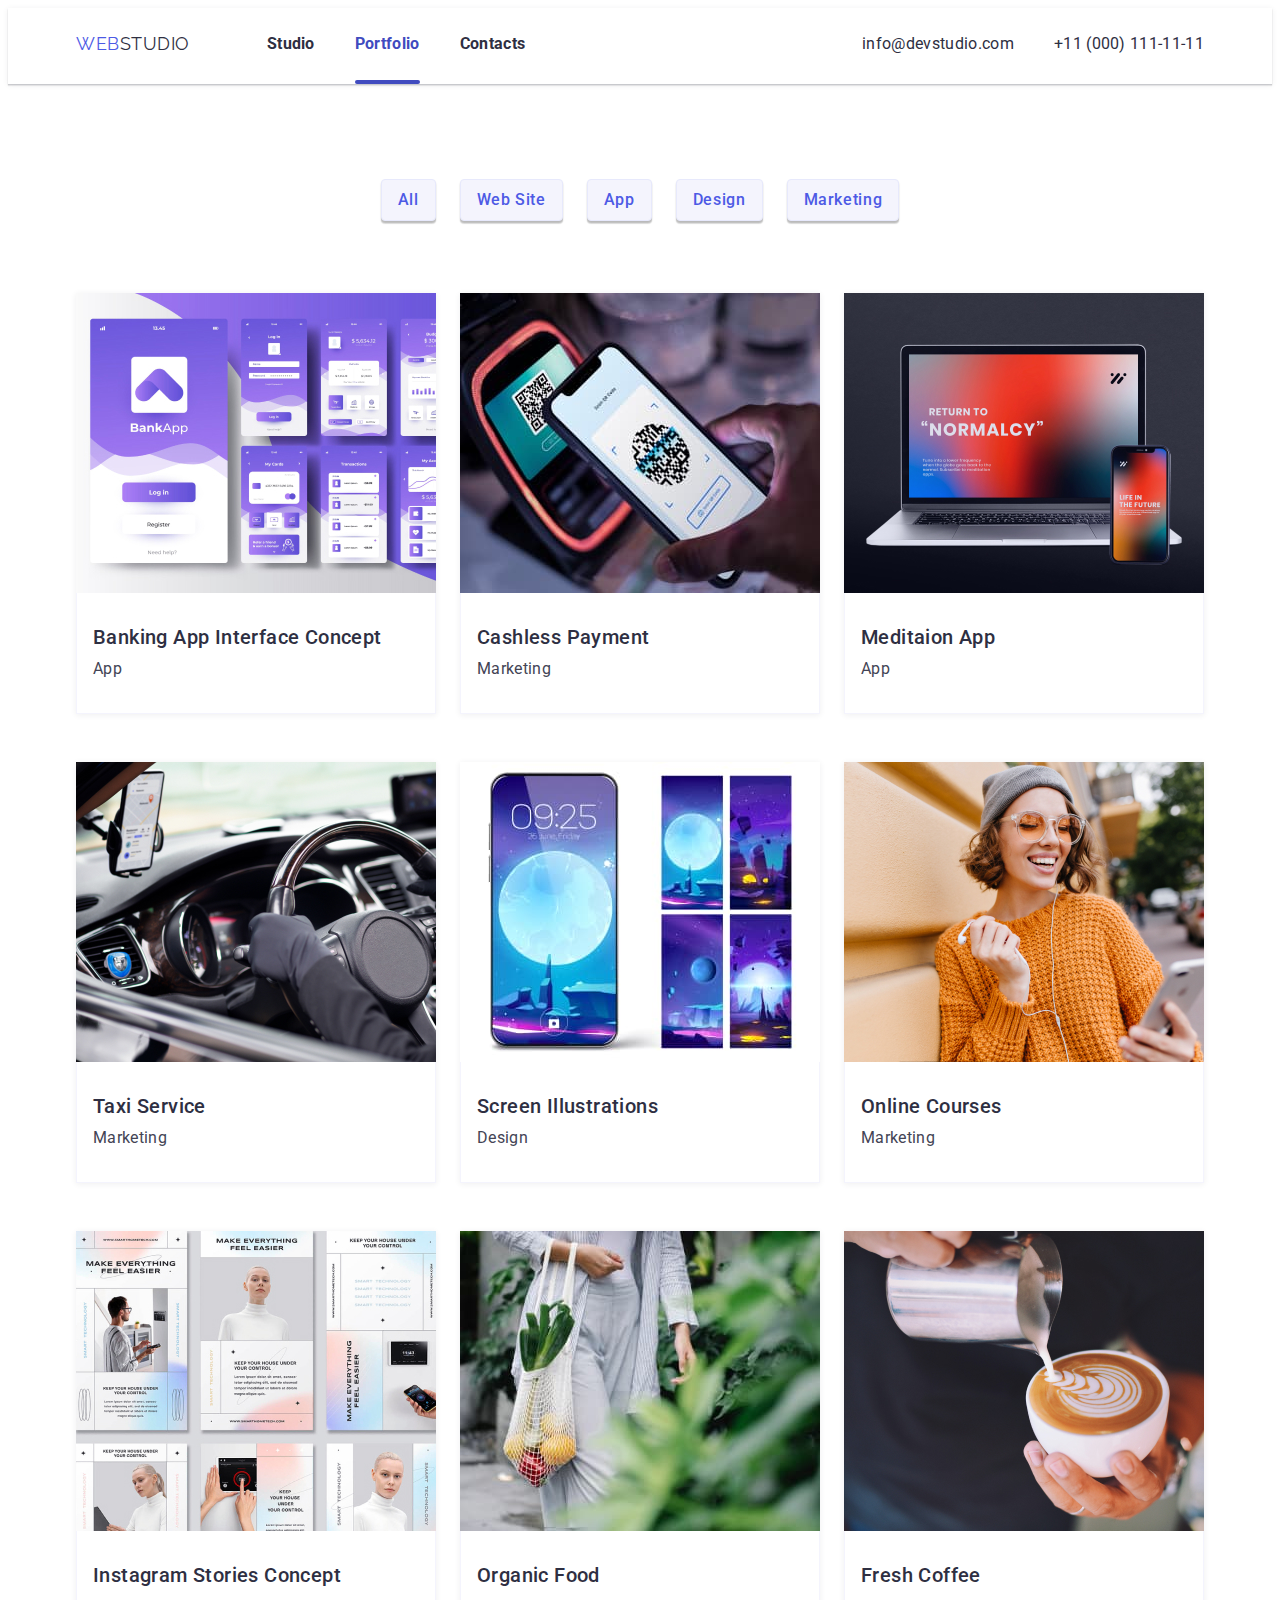
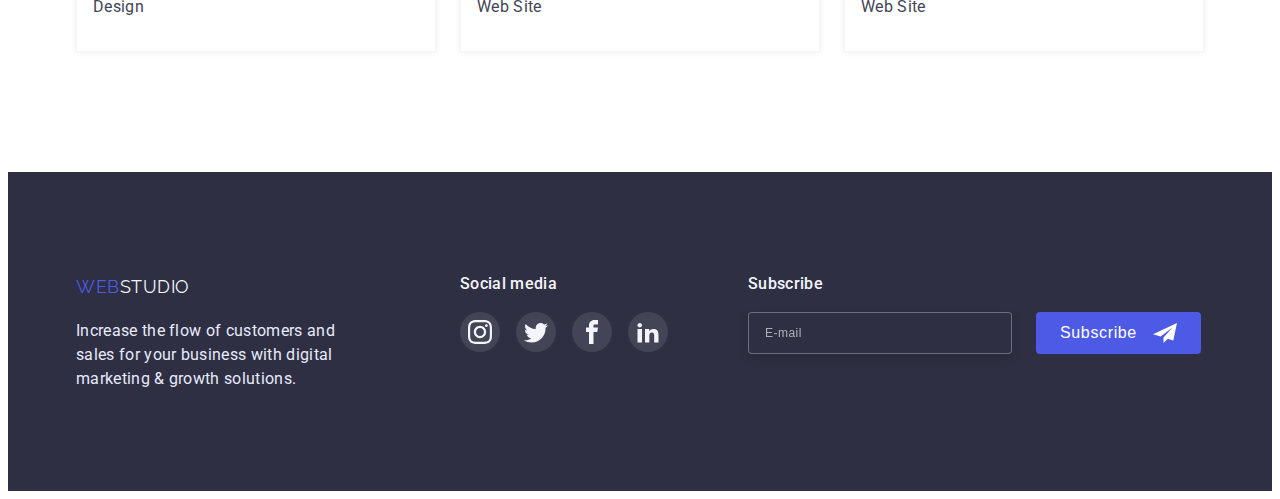
==== commit e2347428: "Update portfolio.html" ====
--- a/portfolio.html
+++ b/portfolio.html
@@ -76,7 +76,7 @@
         <div class="container">
           
           <!--Hidden title-->
-          <h1 class="hidden-title">Our projects</h1>              
+          <h1 class="visualy-hidden">Our projects</h1>              
           
           <!--List of buttons-->
           <ul class="portfolio-buttons-list list">                
